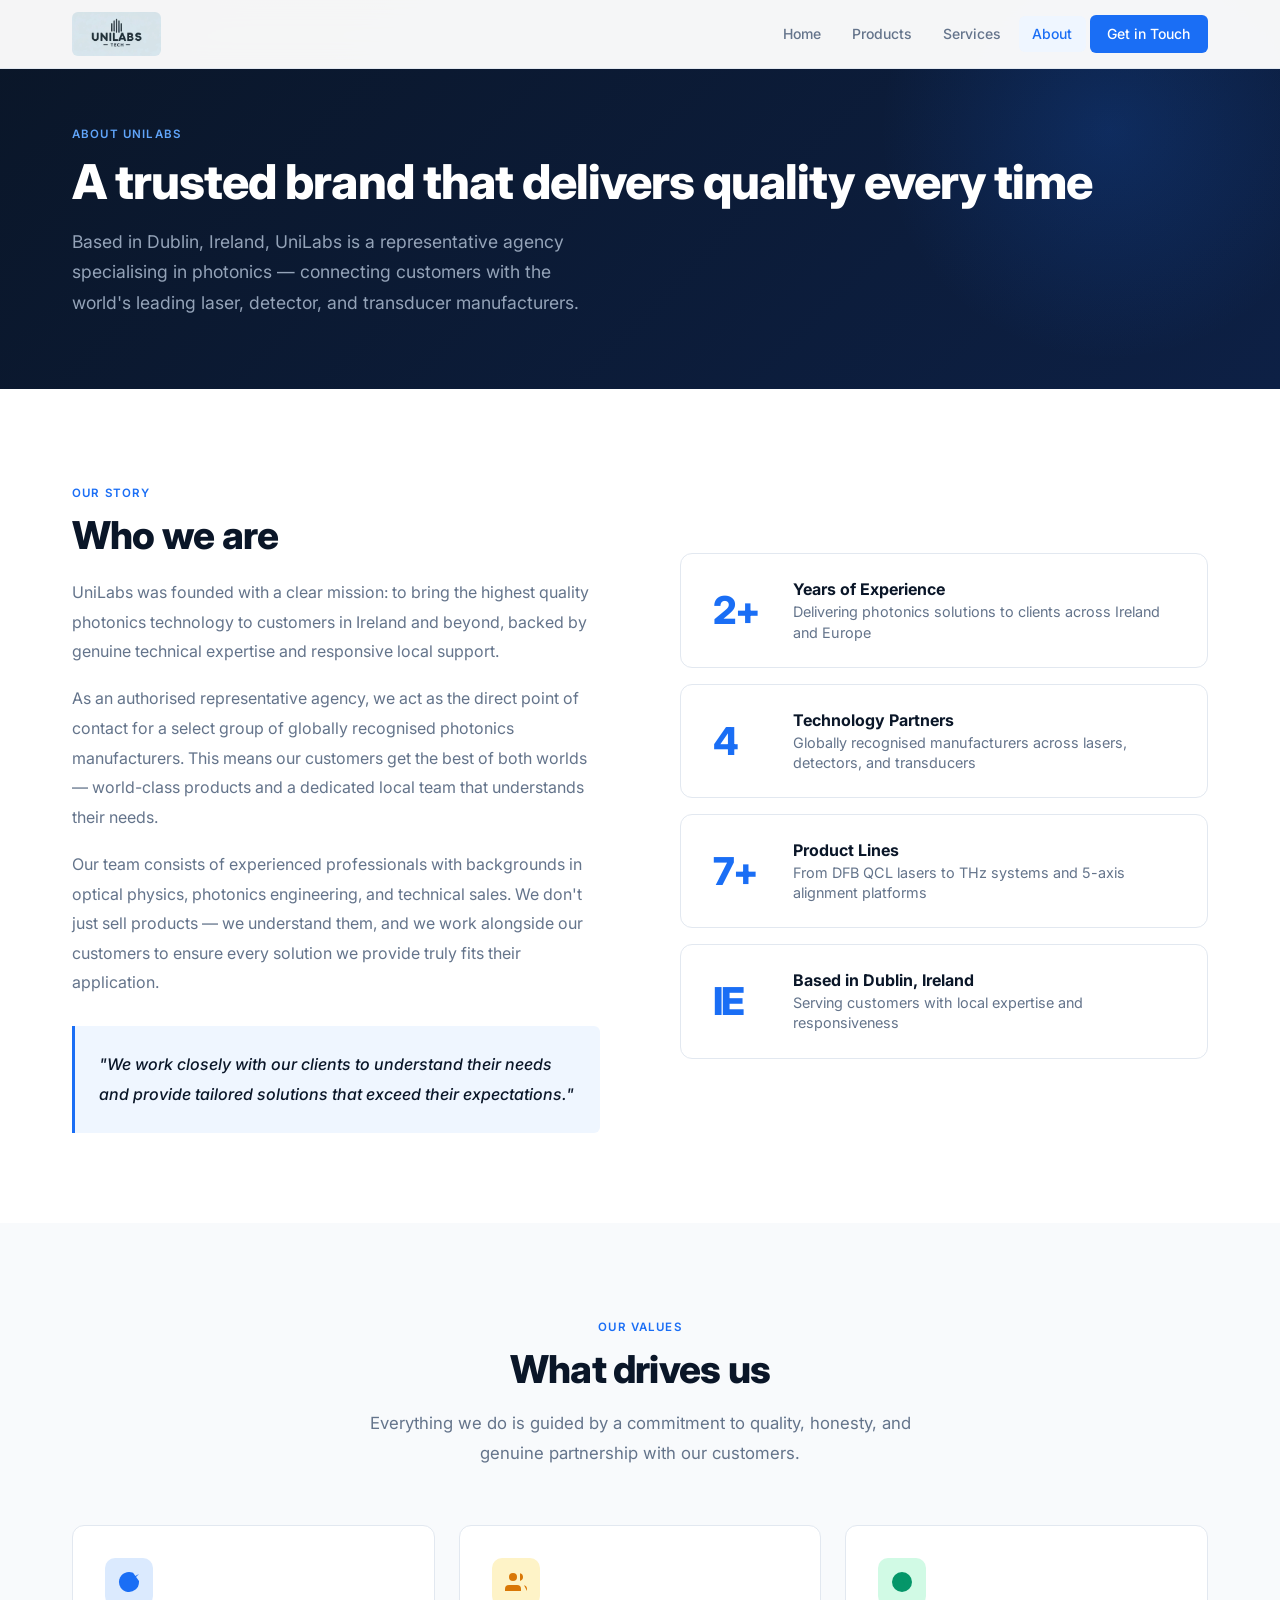
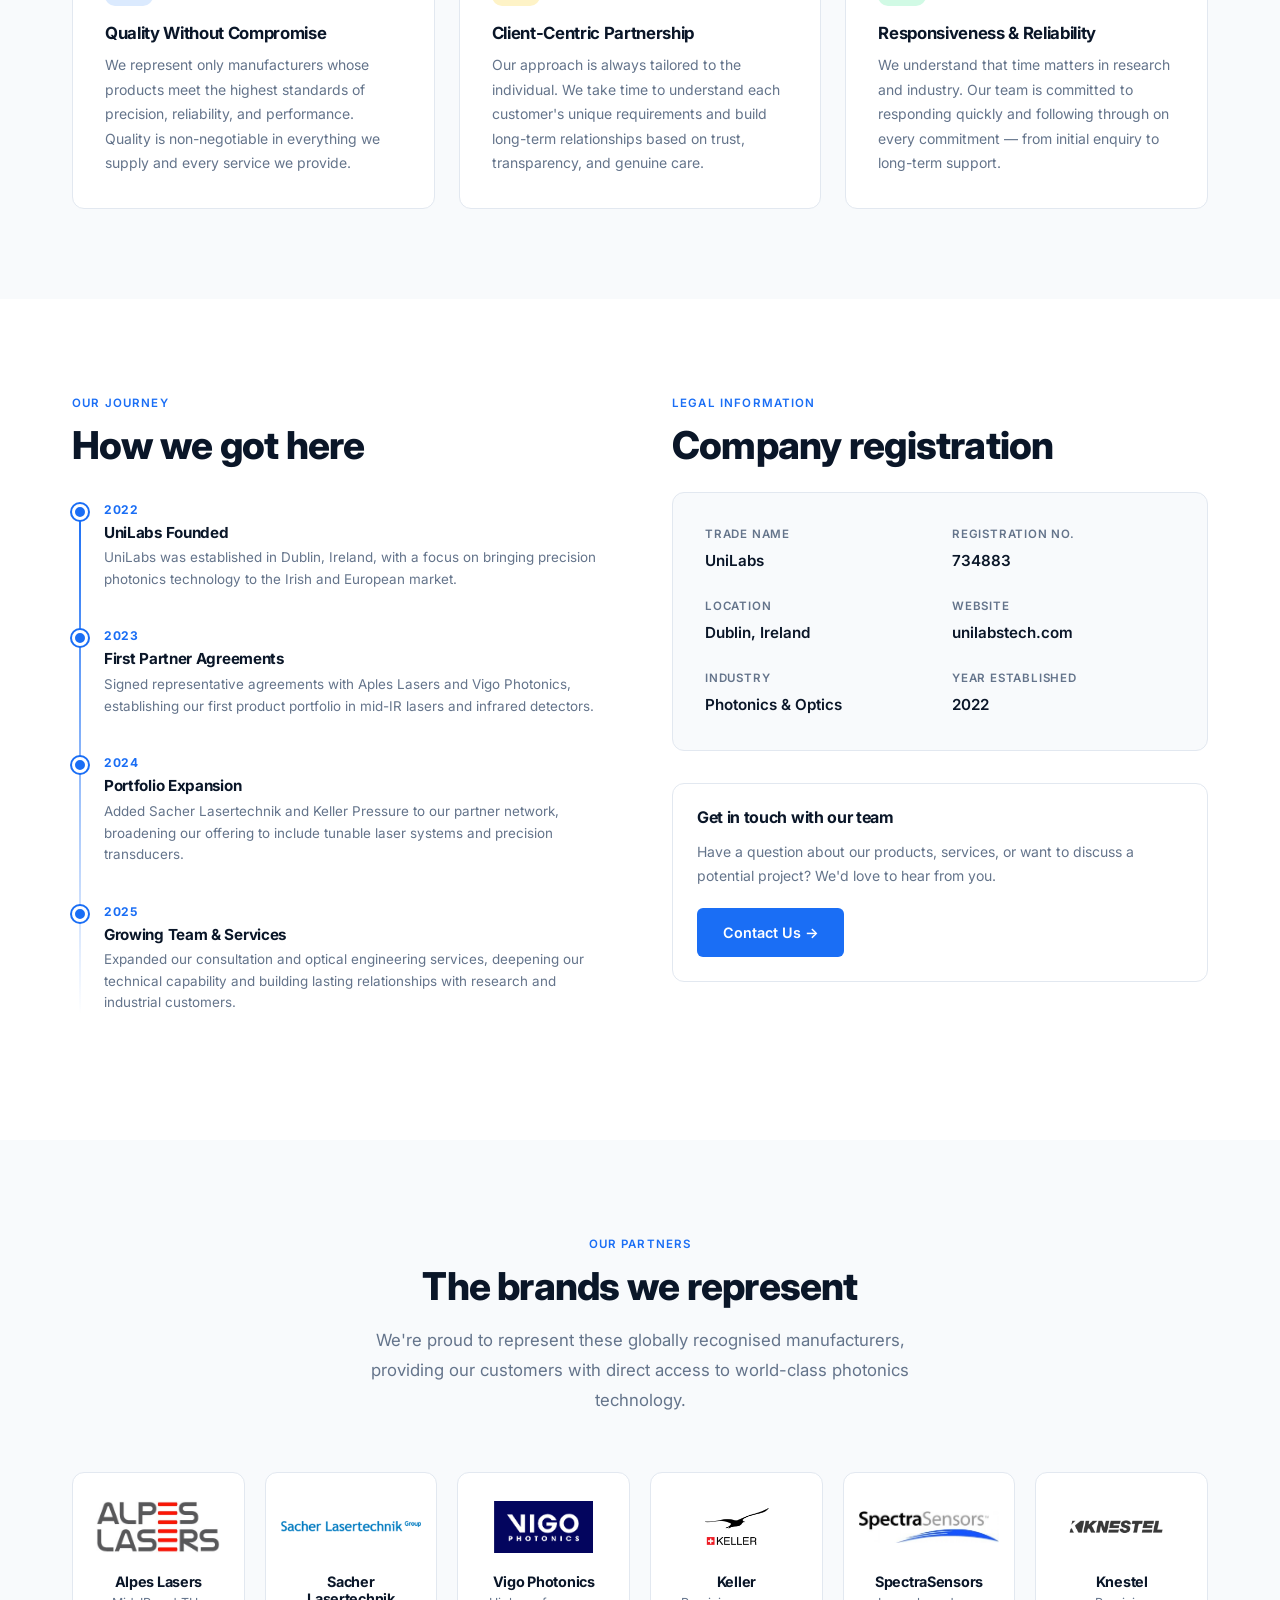
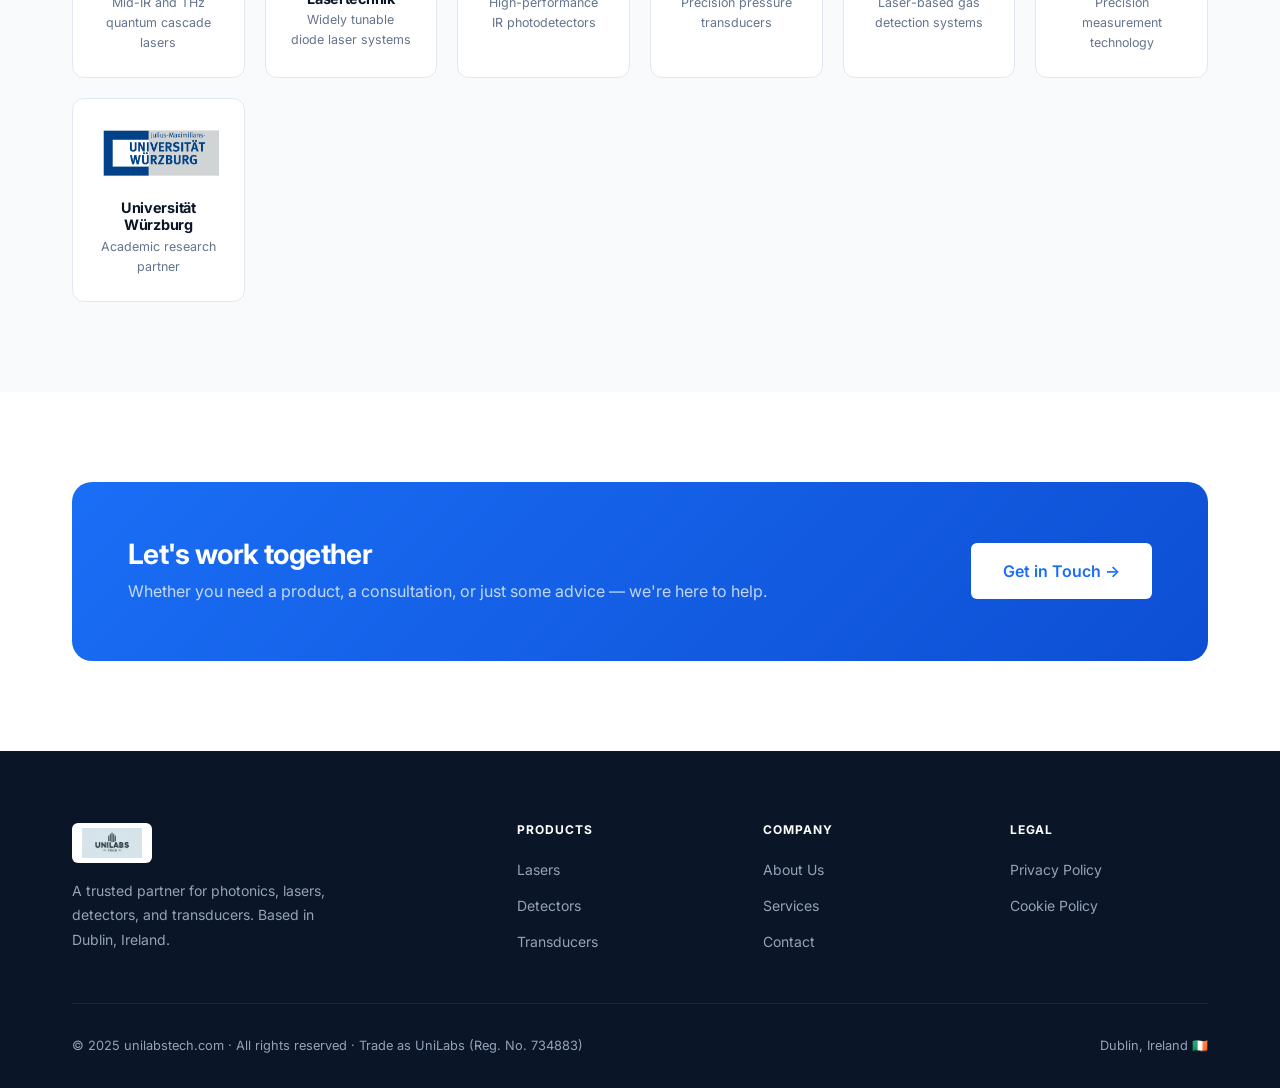
==== about.html @ 1a59e362 "v1.0" ====
<!DOCTYPE html>
<html lang="en">
<head>
  <meta charset="UTF-8" />
  <meta name="viewport" content="width=device-width, initial-scale=1.0" />
  <title>About | UniLabs Tech</title>
  <meta name="description" content="Learn about UniLabs — a Dublin-based photonics company with 2+ years of experience representing leading laser and detector manufacturers." />
  <link rel="preconnect" href="https://fonts.googleapis.com" />
  <link rel="preconnect" href="https://fonts.gstatic.com" crossorigin />
  <link href="https://fonts.googleapis.com/css2?family=Inter:wght@300;400;500;600;700;800&display=swap" rel="stylesheet" />
  <link rel="icon" type="image/x-icon" href="assets/favicon.ico" />
  <link rel="icon" type="image/png" sizes="32x32" href="assets/favicon-32.png" />
  <link rel="icon" type="image/svg+xml" href="assets/favicon.svg" />
  <link rel="apple-touch-icon" href="assets/apple-touch-icon.png" />
  <link rel="stylesheet" href="css/style.css" />
  <style>
    /* ── Story section ── */
    .story-grid {
      display: grid;
      grid-template-columns: 1fr 1fr;
      gap: 5rem;
      align-items: center;
    }
    .story-text h2 { margin-bottom: 1.25rem; }
    .story-text p { font-size: 1rem; color: var(--text-muted); line-height: 1.85; margin-bottom: 1.1rem; }

    .story-visual {
      display: flex;
      flex-direction: column;
      gap: 1rem;
    }
    .stat-box {
      background: white;
      border: 1px solid var(--border);
      border-radius: var(--radius);
      padding: 1.5rem 2rem;
      display: flex;
      align-items: center;
      gap: 1.25rem;
      transition: all var(--transition);
    }
    .stat-box:hover { border-color: var(--accent); box-shadow: var(--shadow); }
    .stat-box-num {
      font-size: 2.4rem;
      font-weight: 800;
      color: var(--accent);
      letter-spacing: -0.04em;
      line-height: 1;
      min-width: 60px;
    }
    .stat-box-label { font-size: 0.9rem; color: var(--text-muted); line-height: 1.4; }
    .stat-box-label strong { display: block; font-size: 1rem; color: var(--primary); margin-bottom: 0.1rem; }

    /* ── Values ── */
    .values-grid {
      display: grid;
      grid-template-columns: repeat(3, 1fr);
      gap: 1.5rem;
    }
    .value-card {
      background: white;
      border: 1px solid var(--border);
      border-radius: var(--radius);
      padding: 2rem;
      transition: all var(--transition);
    }
    .value-card:hover { border-color: var(--accent); box-shadow: 0 6px 28px rgba(26,110,245,0.1); transform: translateY(-2px); }
    .value-card h3 { font-size: 1.05rem; margin: 1.1rem 0 0.6rem; }
    .value-card p { font-size: 0.875rem; color: var(--text-muted); line-height: 1.75; }

    /* ── Timeline ── */
    .timeline { position: relative; padding-left: 2rem; }
    .timeline::before {
      content: '';
      position: absolute;
      left: 7px; top: 6px; bottom: 0;
      width: 2px;
      background: linear-gradient(to bottom, var(--accent), transparent);
    }
    .timeline-item { position: relative; margin-bottom: 2.25rem; }
    .timeline-dot {
      position: absolute;
      left: -2rem; top: 4px;
      width: 16px; height: 16px;
      border-radius: 50%;
      background: var(--accent);
      border: 3px solid white;
      box-shadow: 0 0 0 2px var(--accent);
    }
    .timeline-year {
      font-size: 0.75rem; font-weight: 700;
      color: var(--accent);
      letter-spacing: 0.06em;
      margin-bottom: 0.3rem;
    }
    .timeline-item h4 { font-size: 0.95rem; margin-bottom: 0.35rem; }
    .timeline-item p { font-size: 0.84rem; color: var(--text-muted); line-height: 1.6; }

    /* ── Legal card ── */
    .legal-card {
      background: var(--bg-alt);
      border: 1px solid var(--border);
      border-radius: var(--radius);
      padding: 2rem;
      display: grid;
      grid-template-columns: repeat(auto-fill, minmax(200px, 1fr));
      gap: 1.5rem;
    }
    .legal-item {}
    .legal-item .legal-label { font-size: 0.72rem; font-weight: 600; letter-spacing: 0.07em; text-transform: uppercase; color: var(--text-muted); margin-bottom: 0.35rem; }
    .legal-item .legal-value { font-size: 0.95rem; font-weight: 600; color: var(--primary); }

    /* ── Partners ── */
    .partner-row {
      display: grid;
      grid-template-columns: repeat(auto-fill, minmax(160px, 1fr));
      gap: 1.25rem;
    }
    .partner-mini {
      background: white;
      border: 1px solid var(--border);
      border-radius: var(--radius);
      padding: 1.5rem;
      text-align: center;
      transition: all var(--transition);
    }
    .partner-mini:hover { border-color: var(--accent); box-shadow: var(--shadow); }
    .partner-mini .em { font-size: 1.75rem; display: block; margin-bottom: 0.6rem; }
    .partner-mini h4 { font-size: 0.9rem; margin-bottom: 0.2rem; }
    .partner-mini p { font-size: 0.78rem; color: var(--text-muted); }

    @media (max-width: 960px) {
      .story-grid { grid-template-columns: 1fr; gap: 3rem; }
      .values-grid { grid-template-columns: 1fr; }
      .partner-row { grid-template-columns: repeat(2, 1fr); }
    }
  </style>
</head>
<body>

<!-- NAV -->
<nav class="nav" id="mainNav">
  <div class="nav-inner">
    <a href="index.html" class="logo">
      <img src="assets/logo.jpeg" alt="UniLabs Tech" class="nav-logo-img" />
    </a>
    <ul class="nav-links" id="navLinks">
      <li><a href="index.html">Home</a></li>
      <li><a href="products.html">Products</a></li>
      <li><a href="services.html">Services</a></li>
      <li><a href="about.html">About</a></li>
      <li class="nav-cta"><a href="contact.html">Get in Touch</a></li>
    </ul>
    <button class="hamburger" id="hamburger" aria-label="Toggle menu" aria-expanded="false">
      <span></span><span></span><span></span>
    </button>
  </div>
</nav>

<!-- PAGE HERO -->
<div class="page-hero">
  <div class="container page-hero-inner">
    <span class="label">About UniLabs</span>
    <h1>A trusted brand that delivers quality every time</h1>
    <p>Based in Dublin, Ireland, UniLabs is a representative agency specialising in photonics — connecting customers with the world's leading laser, detector, and transducer manufacturers.</p>
  </div>
</div>

<!-- OUR STORY -->
<section class="section">
  <div class="container">
    <div class="story-grid">
      <div class="story-text" data-reveal>
        <span class="label">Our Story</span>
        <h2 class="section-title">Who we are</h2>
        <p>UniLabs was founded with a clear mission: to bring the highest quality photonics technology to customers in Ireland and beyond, backed by genuine technical expertise and responsive local support.</p>
        <p>As an authorised representative agency, we act as the direct point of contact for a select group of globally recognised photonics manufacturers. This means our customers get the best of both worlds — world-class products and a dedicated local team that understands their needs.</p>
        <p>Our team consists of experienced professionals with backgrounds in optical physics, photonics engineering, and technical sales. We don't just sell products — we understand them, and we work alongside our customers to ensure every solution we provide truly fits their application.</p>
        <div style="margin-top:1.75rem; padding:1.5rem; background:var(--accent-light); border-left:3px solid var(--accent); border-radius:0 var(--radius-sm) var(--radius-sm) 0;">
          <p style="color:var(--primary);font-weight:500;font-style:italic;margin:0">"We work closely with our clients to understand their needs and provide tailored solutions that exceed their expectations."</p>
        </div>
      </div>

      <div class="story-visual" data-reveal>
        <div class="stat-box">
          <div class="stat-box-num">2+</div>
          <div class="stat-box-label">
            <strong>Years of Experience</strong>
            Delivering photonics solutions to clients across Ireland and Europe
          </div>
        </div>
        <div class="stat-box">
          <div class="stat-box-num">4</div>
          <div class="stat-box-label">
            <strong>Technology Partners</strong>
            Globally recognised manufacturers across lasers, detectors, and transducers
          </div>
        </div>
        <div class="stat-box">
          <div class="stat-box-num">7+</div>
          <div class="stat-box-label">
            <strong>Product Lines</strong>
            From DFB QCL lasers to THz systems and 5-axis alignment platforms
          </div>
        </div>
        <div class="stat-box">
          <div class="stat-box-num">IE</div>
          <div class="stat-box-label">
            <strong>Based in Dublin, Ireland</strong>
            Serving customers with local expertise and responsiveness
          </div>
        </div>
      </div>
    </div>
  </div>
</section>

<!-- VALUES -->
<section class="section section-alt">
  <div class="container">
    <div class="section-header" style="text-align:center">
      <span class="label">Our Values</span>
      <h2 class="section-title">What drives us</h2>
      <p class="section-desc" style="margin:0 auto">Everything we do is guided by a commitment to quality, honesty, and genuine partnership with our customers.</p>
    </div>
    <div class="values-grid">
      <div class="value-card" data-reveal>
        <div class="icon-box blue">
          <svg viewBox="0 0 24 24"><path d="M22 11.08V12a10 10 0 11-5.93-9.14"/><path d="M22 4L12 14.01l-3-3"/></svg>
        </div>
        <h3>Quality Without Compromise</h3>
        <p>We represent only manufacturers whose products meet the highest standards of precision, reliability, and performance. Quality is non-negotiable in everything we supply and every service we provide.</p>
      </div>
      <div class="value-card" data-reveal>
        <div class="icon-box amber">
          <svg viewBox="0 0 24 24"><path d="M17 21v-2a4 4 0 00-4-4H5a4 4 0 00-4 4v2"/><circle cx="9" cy="7" r="4"/><path d="M23 21v-2a4 4 0 00-3-3.87M16 3.13a4 4 0 010 7.75"/></svg>
        </div>
        <h3>Client-Centric Partnership</h3>
        <p>Our approach is always tailored to the individual. We take time to understand each customer's unique requirements and build long-term relationships based on trust, transparency, and genuine care.</p>
      </div>
      <div class="value-card" data-reveal>
        <div class="icon-box green">
          <svg viewBox="0 0 24 24"><circle cx="12" cy="12" r="10"/><path d="M12 8v4l3 3"/></svg>
        </div>
        <h3>Responsiveness & Reliability</h3>
        <p>We understand that time matters in research and industry. Our team is committed to responding quickly and following through on every commitment — from initial enquiry to long-term support.</p>
      </div>
    </div>
  </div>
</section>

<!-- MILESTONES -->
<section class="section">
  <div class="container">
    <div style="display:grid;grid-template-columns:1fr 1fr;gap:4rem;align-items:start;">
      <div>
        <span class="label">Our Journey</span>
        <h2 class="section-title" style="margin-bottom:2rem">How we got here</h2>
        <div class="timeline">
          <div class="timeline-item" data-reveal>
            <div class="timeline-dot"></div>
            <div class="timeline-year">2022</div>
            <h4>UniLabs Founded</h4>
            <p>UniLabs was established in Dublin, Ireland, with a focus on bringing precision photonics technology to the Irish and European market.</p>
          </div>
          <div class="timeline-item" data-reveal>
            <div class="timeline-dot"></div>
            <div class="timeline-year">2023</div>
            <h4>First Partner Agreements</h4>
            <p>Signed representative agreements with Aples Lasers and Vigo Photonics, establishing our first product portfolio in mid-IR lasers and infrared detectors.</p>
          </div>
          <div class="timeline-item" data-reveal>
            <div class="timeline-dot"></div>
            <div class="timeline-year">2024</div>
            <h4>Portfolio Expansion</h4>
            <p>Added Sacher Lasertechnik and Keller Pressure to our partner network, broadening our offering to include tunable laser systems and precision transducers.</p>
          </div>
          <div class="timeline-item" data-reveal>
            <div class="timeline-dot"></div>
            <div class="timeline-year">2025</div>
            <h4>Growing Team & Services</h4>
            <p>Expanded our consultation and optical engineering services, deepening our technical capability and building lasting relationships with research and industrial customers.</p>
          </div>
        </div>
      </div>

      <div data-reveal>
        <span class="label">Legal Information</span>
        <h2 class="section-title" style="margin-bottom:1.5rem">Company registration</h2>
        <div class="legal-card">
          <div class="legal-item">
            <div class="legal-label">Trade Name</div>
            <div class="legal-value">UniLabs</div>
          </div>
          <div class="legal-item">
            <div class="legal-label">Registration No.</div>
            <div class="legal-value">734883</div>
          </div>
          <div class="legal-item">
            <div class="legal-label">Location</div>
            <div class="legal-value">Dublin, Ireland</div>
          </div>
          <div class="legal-item">
            <div class="legal-label">Website</div>
            <div class="legal-value">unilabstech.com</div>
          </div>
          <div class="legal-item">
            <div class="legal-label">Industry</div>
            <div class="legal-value">Photonics & Optics</div>
          </div>
          <div class="legal-item">
            <div class="legal-label">Year Established</div>
            <div class="legal-value">2022</div>
          </div>
        </div>

        <div style="margin-top:2rem;padding:1.5rem;border:1px solid var(--border);border-radius:var(--radius);">
          <h4 style="margin-bottom:0.85rem;font-size:1rem;">Get in touch with our team</h4>
          <p style="font-size:0.875rem;color:var(--text-muted);line-height:1.7;margin-bottom:1.25rem">Have a question about our products, services, or want to discuss a potential project? We'd love to hear from you.</p>
          <a href="contact.html" class="btn btn-primary">Contact Us →</a>
        </div>
      </div>
    </div>
  </div>
</section>

<!-- PARTNERS -->
<section class="section section-alt">
  <div class="container">
    <div class="section-header" style="text-align:center">
      <span class="label">Our Partners</span>
      <h2 class="section-title">The brands we represent</h2>
      <p class="section-desc" style="margin:0 auto">We're proud to represent these globally recognised manufacturers, providing our customers with direct access to world-class photonics technology.</p>
    </div>
    <div class="partner-row">
      <div class="partner-mini" data-reveal>
        <div class="partner-logo-wrap">
          <img src="assets/partner2.jpeg" alt="Alpes Lasers" class="partner-logo-img" />
        </div>
        <h4>Alpes Lasers</h4>
        <p>Mid-IR and THz quantum cascade lasers</p>
      </div>
      <div class="partner-mini" data-reveal>
        <div class="partner-logo-wrap">
          <img src="assets/partner3.png" alt="Sacher Lasertechnik" class="partner-logo-img" />
        </div>
        <h4>Sacher Lasertechnik</h4>
        <p>Widely tunable diode laser systems</p>
      </div>
      <div class="partner-mini" data-reveal>
        <div class="partner-logo-wrap">
          <img src="assets/parterlogo.png" alt="Vigo Photonics" class="partner-logo-img" />
        </div>
        <h4>Vigo Photonics</h4>
        <p>High-performance IR photodetectors</p>
      </div>
      <div class="partner-mini" data-reveal>
        <div class="partner-logo-wrap">
          <img src="assets/keller.png" alt="Keller" class="partner-logo-img" />
        </div>
        <h4>Keller</h4>
        <p>Precision pressure transducers</p>
      </div>
      <div class="partner-mini" data-reveal>
        <div class="partner-logo-wrap">
          <img src="assets/partner1.png" alt="SpectraSensors" class="partner-logo-img" />
        </div>
        <h4>SpectraSensors</h4>
        <p>Laser-based gas detection systems</p>
      </div>
      <div class="partner-mini" data-reveal>
        <div class="partner-logo-wrap">
          <img src="assets/partner3-4.png" alt="Knestel" class="partner-logo-img" />
        </div>
        <h4>Knestel</h4>
        <p>Precision measurement technology</p>
      </div>
      <div class="partner-mini" data-reveal>
        <div class="partner-logo-wrap">
          <img src="assets/partner2-5.png" alt="Universität Würzburg" class="partner-logo-img" />
        </div>
        <h4>Universität Würzburg</h4>
        <p>Academic research partner</p>
      </div>
    </div>
  </div>
</section>

<!-- CTA -->
<section class="section">
  <div class="container">
    <div style="background:linear-gradient(135deg,var(--accent),#0d4fd4);border-radius:var(--radius-lg);padding:3.5rem;display:flex;align-items:center;justify-content:space-between;gap:2rem;flex-wrap:wrap;">
      <div>
        <h2 style="color:white;font-size:1.75rem;margin-bottom:0.5rem;">Let's work together</h2>
        <p style="color:rgba(255,255,255,0.75)">Whether you need a product, a consultation, or just some advice — we're here to help.</p>
      </div>
      <a href="contact.html" class="btn btn-lg" style="background:white;color:var(--accent);">Get in Touch →</a>
    </div>
  </div>
</section>

<!-- FOOTER -->
<footer class="footer">
  <div class="container">
    <div class="footer-grid">
      <div class="footer-brand">
        <a href="index.html" class="logo">
          <img src="assets/logo.jpeg" alt="UniLabs Tech" class="footer-logo-img" />
        </a>
        <p>A trusted partner for photonics, lasers, detectors, and transducers. Based in Dublin, Ireland.</p>
      </div>
      <div class="footer-col">
        <h5>Products</h5>
        <ul>
          <li><a href="products.html#lasers">Lasers</a></li>
          <li><a href="products.html#detectors">Detectors</a></li>
          <li><a href="products.html#transducers">Transducers</a></li>
        </ul>
      </div>
      <div class="footer-col">
        <h5>Company</h5>
        <ul>
          <li><a href="about.html">About Us</a></li>
          <li><a href="services.html">Services</a></li>
          <li><a href="contact.html">Contact</a></li>
        </ul>
      </div>
      <div class="footer-col">
        <h5>Legal</h5>
        <ul>
          <li><a href="#">Privacy Policy</a></li>
          <li><a href="#">Cookie Policy</a></li>
        </ul>
      </div>
    </div>
    <div class="footer-bottom">
      <span>© 2025 unilabstech.com · All rights reserved · Trade as UniLabs (Reg. No. 734883)</span>
      <span>Dublin, Ireland 🇮🇪</span>
    </div>
  </div>
</footer>

<script src="js/main.js"></script>
</body>
</html>
---- css/style.css ----
/* ─────────────────────────────────────
   UniLabs Tech — Global Stylesheet
   ───────────────────────────────────── */

*, *::before, *::after {
  box-sizing: border-box;
  margin: 0;
  padding: 0;
}

:root {
  --primary:       #0a1628;
  --primary-light: #0d2045;
  --accent:        #1a6ef5;
  --accent-hover:  #1557d6;
  --accent-light:  #eff6ff;
  --cyan:          #06b6d4;
  --text:          #1a1a2e;
  --text-muted:    #64748b;
  --bg:            #ffffff;
  --bg-alt:        #f8fafc;
  --border:        #e2e8f0;
  --radius-sm:     6px;
  --radius:        12px;
  --radius-lg:     20px;
  --shadow-sm:     0 1px 4px rgba(0,0,0,0.06);
  --shadow:        0 4px 20px rgba(0,0,0,0.08);
  --shadow-lg:     0 12px 40px rgba(0,0,0,0.12);
  --transition:    0.22s ease;
}

html { scroll-behavior: smooth; }

body {
  font-family: 'Inter', -apple-system, BlinkMacSystemFont, 'Segoe UI', sans-serif;
  color: var(--text);
  background: var(--bg);
  line-height: 1.6;
  -webkit-font-smoothing: antialiased;
}

img { max-width: 100%; display: block; }
a { text-decoration: none; color: inherit; }
button { font-family: inherit; cursor: pointer; }
input, textarea, select { font-family: inherit; }

/* ─── TYPOGRAPHY ─── */
h1, h2, h3, h4, h5 {
  line-height: 1.2;
  letter-spacing: -0.02em;
  font-weight: 700;
  color: var(--primary);
}

/* ─── UTILITIES ─── */
.container {
  max-width: 1200px;
  margin: 0 auto;
  padding: 0 2rem;
}

.section { padding: 90px 0; }
.section-alt { background: var(--bg-alt); }

.label {
  display: inline-block;
  font-size: 0.72rem;
  font-weight: 600;
  letter-spacing: 0.1em;
  text-transform: uppercase;
  color: var(--accent);
  margin-bottom: 0.6rem;
}

.section-title {
  font-size: clamp(1.8rem, 3vw, 2.5rem);
  font-weight: 800;
  margin-bottom: 1rem;
}

.section-desc {
  font-size: 1.05rem;
  color: var(--text-muted);
  max-width: 560px;
  line-height: 1.8;
}

.section-header { margin-bottom: 3.5rem; }

/* ─── BUTTONS ─── */
.btn {
  display: inline-flex;
  align-items: center;
  gap: 8px;
  padding: 0.8rem 1.6rem;
  border-radius: var(--radius-sm);
  font-size: 0.9rem;
  font-weight: 600;
  border: none;
  transition: all var(--transition);
  white-space: nowrap;
}

.btn-primary {
  background: var(--accent);
  color: white;
}
.btn-primary:hover {
  background: var(--accent-hover);
  transform: translateY(-1px);
  box-shadow: 0 6px 20px rgba(26,110,245,0.3);
}

.btn-outline {
  background: transparent;
  color: var(--accent);
  border: 2px solid var(--accent);
}
.btn-outline:hover {
  background: var(--accent);
  color: white;
}

.btn-ghost {
  background: rgba(255,255,255,0.08);
  color: white;
  border: 1px solid rgba(255,255,255,0.15);
}
.btn-ghost:hover { background: rgba(255,255,255,0.15); }

.btn-lg { padding: 0.95rem 2rem; font-size: 1rem; }
.btn-sm { padding: 0.5rem 1rem; font-size: 0.82rem; }

/* ─── NAV ─── */
.nav {
  position: fixed;
  top: 0; left: 0; right: 0;
  z-index: 200;
  background: rgba(255,255,255,0.96);
  backdrop-filter: blur(14px);
  -webkit-backdrop-filter: blur(14px);
  border-bottom: 1px solid var(--border);
  transition: box-shadow var(--transition);
}

.nav.scrolled { box-shadow: var(--shadow); }

.nav-inner {
  max-width: 1200px;
  margin: 0 auto;
  padding: 0 2rem;
  display: flex;
  align-items: center;
  justify-content: space-between;
  height: 68px;
}

.logo {
  display: flex;
  align-items: center;
  gap: 10px;
}

.logo-mark {
  width: 36px; height: 36px;
  background: linear-gradient(135deg, var(--accent), var(--cyan));
  border-radius: 8px;
  display: flex;
  align-items: center;
  justify-content: center;
  flex-shrink: 0;
}

.logo-mark svg { width: 20px; height: 20px; fill: white; }

.logo-name {
  font-size: 1.2rem;
  font-weight: 800;
  color: var(--primary);
  letter-spacing: -0.03em;
}
.logo-name span { color: var(--accent); }

.nav-links {
  display: flex;
  align-items: center;
  gap: 0.25rem;
  list-style: none;
}

.nav-links a {
  display: block;
  padding: 0.45rem 0.85rem;
  font-size: 0.875rem;
  font-weight: 500;
  color: var(--text-muted);
  border-radius: var(--radius-sm);
  transition: all var(--transition);
}

.nav-links a:hover,
.nav-links a.active {
  color: var(--accent);
  background: var(--accent-light);
}

.nav-links .nav-cta a {
  background: var(--accent);
  color: white;
  padding: 0.5rem 1.1rem;
}
.nav-links .nav-cta a:hover {
  background: var(--accent-hover);
}

.hamburger {
  display: none;
  flex-direction: column;
  justify-content: center;
  gap: 5px;
  width: 32px; height: 32px;
  background: none;
  border: none;
  padding: 4px;
}
.hamburger span {
  display: block;
  width: 100%; height: 2px;
  background: var(--primary);
  border-radius: 2px;
  transition: all 0.3s;
}
.hamburger.open span:nth-child(1) { transform: translateY(7px) rotate(45deg); }
.hamburger.open span:nth-child(2) { opacity: 0; }
.hamburger.open span:nth-child(3) { transform: translateY(-7px) rotate(-45deg); }

/* ─── PAGE HERO (inner pages) ─── */
.page-hero {
  background: linear-gradient(135deg, var(--primary) 0%, var(--primary-light) 100%);
  padding: 120px 0 70px;
  position: relative;
  overflow: hidden;
}

.page-hero::before {
  content: '';
  position: absolute;
  width: 500px; height: 500px;
  background: radial-gradient(circle, rgba(26,110,245,0.18) 0%, transparent 65%);
  top: -120px; right: -80px;
  border-radius: 50%;
}

.page-hero-inner {
  position: relative;
  z-index: 1;
}

.page-hero .label { color: #60a5fa; }

.page-hero h1 {
  font-size: clamp(2rem, 4vw, 3rem);
  font-weight: 800;
  color: white;
  margin-bottom: 1rem;
}

.page-hero p {
  font-size: 1.1rem;
  color: #94a3b8;
  max-width: 540px;
  line-height: 1.75;
}

/* ─── CARDS ─── */
.card {
  background: white;
  border: 1px solid var(--border);
  border-radius: var(--radius);
  padding: 1.75rem;
  transition: all var(--transition);
}

.card:hover {
  border-color: var(--accent);
  box-shadow: 0 6px 28px rgba(26,110,245,0.1);
  transform: translateY(-2px);
}

/* ─── ICON BOX ─── */
.icon-box {
  width: 48px; height: 48px;
  border-radius: 10px;
  display: flex;
  align-items: center;
  justify-content: center;
  flex-shrink: 0;
}
.icon-box svg { width: 24px; height: 24px; }
.icon-box.blue  { background: #dbeafe; } .icon-box.blue svg  { fill: var(--accent); }
.icon-box.amber { background: #fef3c7; } .icon-box.amber svg { fill: #d97706; }
.icon-box.green { background: #d1fae5; } .icon-box.green svg { fill: #059669; }
.icon-box.purple{ background: #ede9fe; } .icon-box.purple svg{ fill: #7c3aed; }
.icon-box.cyan  { background: #cffafe; } .icon-box.cyan svg  { fill: #0891b2; }
.icon-box.grad  { background: linear-gradient(135deg, var(--accent), var(--cyan)); }
.icon-box.grad svg { fill: white; }

/* ─── BADGE ─── */
.badge {
  display: inline-flex;
  align-items: center;
  gap: 6px;
  font-size: 0.72rem;
  font-weight: 600;
  letter-spacing: 0.05em;
  text-transform: uppercase;
  padding: 0.3rem 0.75rem;
  border-radius: 20px;
}

.badge-blue   { background: #dbeafe; color: var(--accent); }
.badge-amber  { background: #fef3c7; color: #b45309; }
.badge-green  { background: #d1fae5; color: #065f46; }
.badge-purple { background: #ede9fe; color: #5b21b6; }

/* ─── DIVIDER ─── */
.divider {
  border: none;
  border-top: 1px solid var(--border);
  margin: 2rem 0;
}

/* ─── FOOTER ─── */
.footer {
  background: var(--primary);
  color: #94a3b8;
  padding: 4.5rem 0 2rem;
}

.footer-grid {
  display: grid;
  grid-template-columns: 2fr 1fr 1fr 1fr;
  gap: 3rem;
  padding-bottom: 3rem;
  border-bottom: 1px solid rgba(255,255,255,0.07);
}

.footer-brand .logo-name { color: white; }

.footer-brand p {
  font-size: 0.875rem;
  line-height: 1.75;
  margin-top: 1rem;
  max-width: 260px;
}

.footer-col h5 {
  font-size: 0.75rem;
  font-weight: 700;
  letter-spacing: 0.08em;
  text-transform: uppercase;
  color: white;
  margin-bottom: 1.25rem;
}

.footer-col ul { list-style: none; display: flex; flex-direction: column; gap: 0.65rem; }

.footer-col ul a {
  font-size: 0.875rem;
  color: #94a3b8;
  transition: color var(--transition);
}
.footer-col ul a:hover { color: white; }

.footer-bottom {
  display: flex;
  align-items: center;
  justify-content: space-between;
  padding-top: 2rem;
  font-size: 0.8rem;
  gap: 1rem;
}

/* ─── FORM ─── */
.form-group {
  display: flex;
  flex-direction: column;
  gap: 0.4rem;
  margin-bottom: 1.1rem;
}

.form-group label {
  font-size: 0.84rem;
  font-weight: 600;
  color: var(--primary);
}

.form-control {
  padding: 0.72rem 1rem;
  border: 1px solid var(--border);
  border-radius: var(--radius-sm);
  font-size: 0.9rem;
  color: var(--text);
  background: white;
  outline: none;
  transition: border-color var(--transition), box-shadow var(--transition);
  width: 100%;
  resize: vertical;
}

.form-control:focus {
  border-color: var(--accent);
  box-shadow: 0 0 0 3px rgba(26,110,245,0.1);
}

.form-row { display: grid; grid-template-columns: 1fr 1fr; gap: 1rem; }

.checkbox-wrap {
  display: flex;
  align-items: flex-start;
  gap: 0.6rem;
  margin-bottom: 1.5rem;
}
.checkbox-wrap input[type="checkbox"] {
  width: 15px; height: 15px;
  margin-top: 2px;
  accent-color: var(--accent);
  flex-shrink: 0;
}
.checkbox-wrap label { font-size: 0.82rem; color: var(--text-muted); line-height: 1.5; }

/* ─── ANIMATIONS ─── */
@keyframes fadeUp {
  from { opacity: 0; transform: translateY(20px); }
  to   { opacity: 1; transform: translateY(0); }
}

@keyframes pulse-dot {
  0%, 100% { opacity: 1; }
  50% { opacity: 0.3; }
}

.animate-up { animation: fadeUp 0.5s ease forwards; }

/* ─── LOGO IMAGE ─── */
.nav-logo-img {
  height: 44px;
  width: auto;
  object-fit: contain;
  border-radius: 6px;
  display: block;
}

.footer-logo-img {
  height: 40px;
  width: auto;
  object-fit: contain;
  border-radius: 6px;
  background: white;
  padding: 5px 10px;
  display: block;
}

/* ─── PARTNER LOGO ─── */
.partner-logo-wrap {
  height: 60px;
  display: flex;
  align-items: center;
  justify-content: center;
  margin-bottom: 1rem;
}

.partner-logo-img {
  max-height: 52px;
  max-width: 140px;
  width: auto;
  object-fit: contain;
}

/* ─── RESPONSIVE ─── */
@media (max-width: 960px) {
  .footer-grid { grid-template-columns: 1fr 1fr; }
}

@media (max-width: 700px) {
  .section { padding: 60px 0; }
  .container { padding: 0 1.25rem; }
  .nav-links { display: none; }
  .hamburger { display: flex; }

  .nav-links.mobile-open {
    display: flex;
    flex-direction: column;
    position: fixed;
    top: 68px; left: 0; right: 0;
    background: white;
    padding: 1rem 1.25rem 1.5rem;
    border-bottom: 1px solid var(--border);
    box-shadow: var(--shadow-lg);
    gap: 0.25rem;
    z-index: 199;
  }

  .nav-links.mobile-open li { width: 100%; }
  .nav-links.mobile-open a { display: block; padding: 0.65rem 0.85rem; }
  .nav-links .nav-cta a { text-align: center; justify-content: center; }

  .footer-grid { grid-template-columns: 1fr; gap: 2rem; }
  .footer-bottom { flex-direction: column; text-align: center; }
  .form-row { grid-template-columns: 1fr; }

  .page-hero { padding: 100px 0 50px; }
}
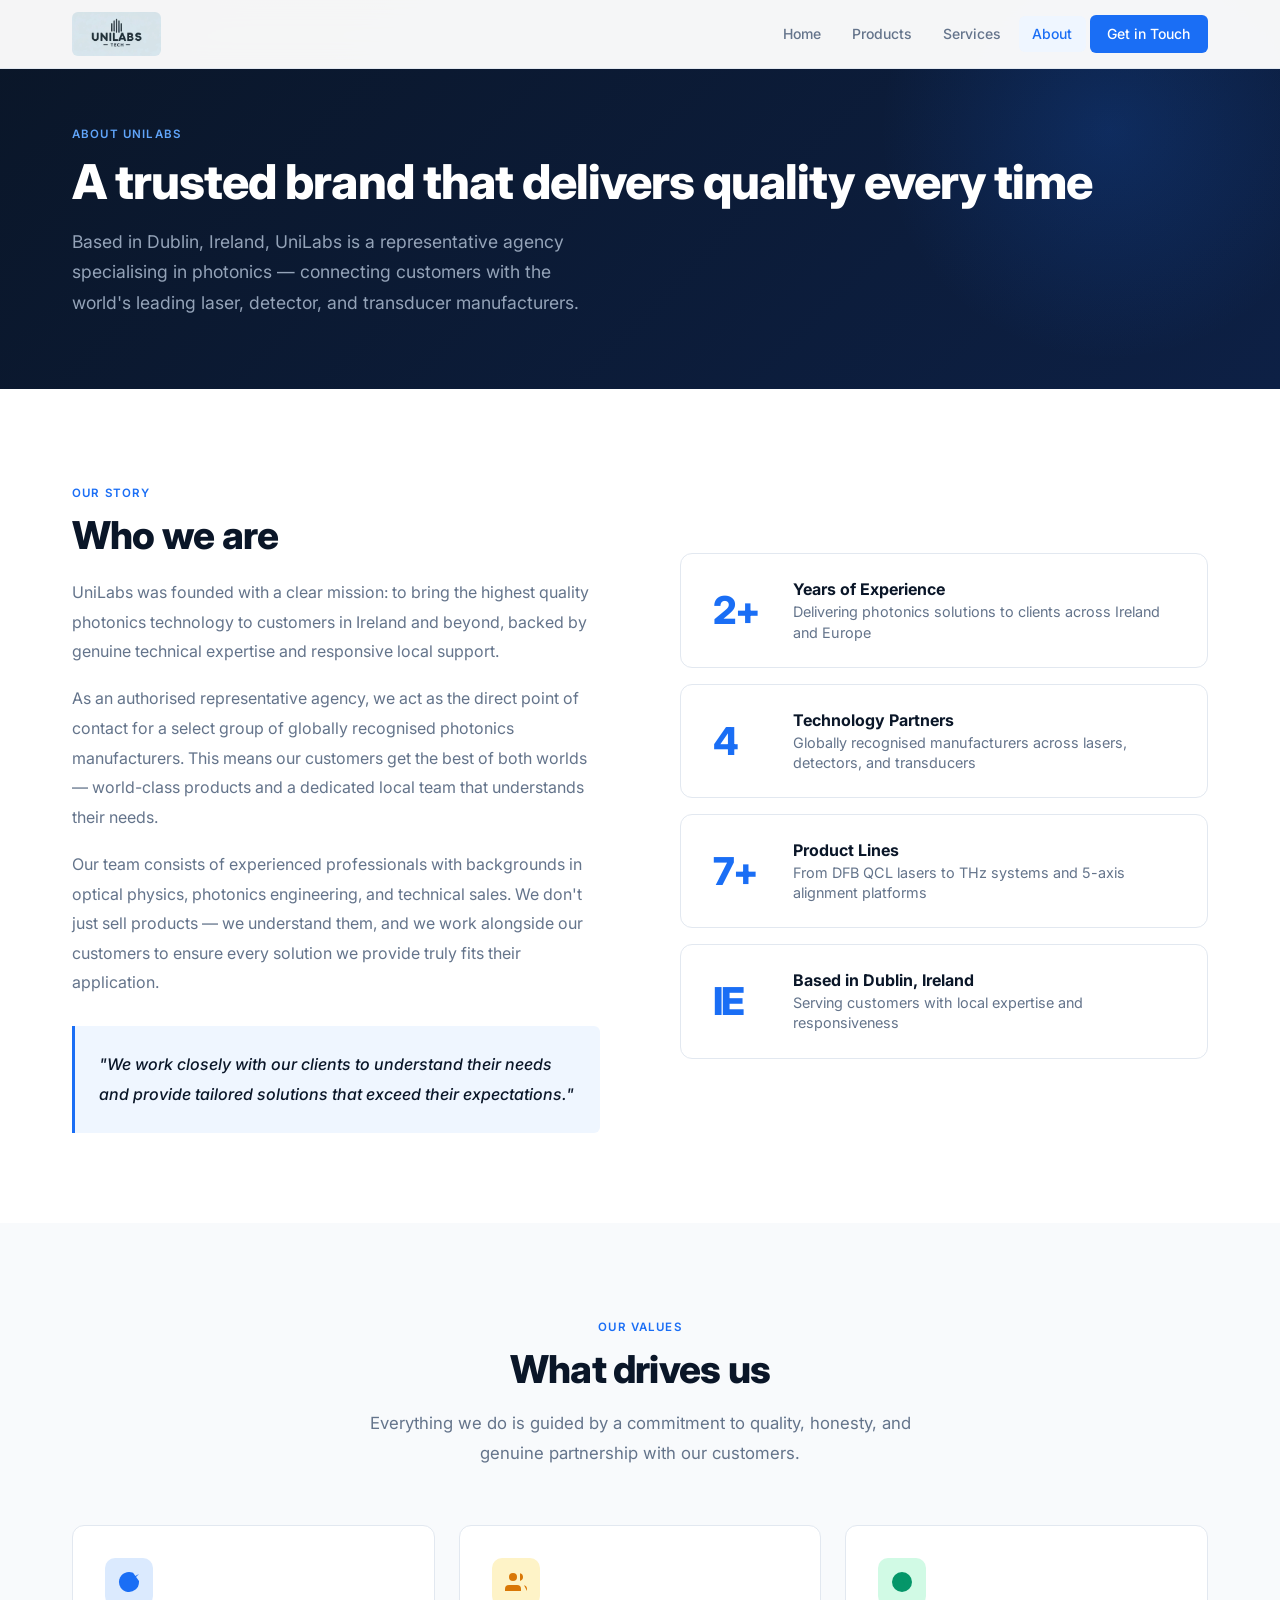
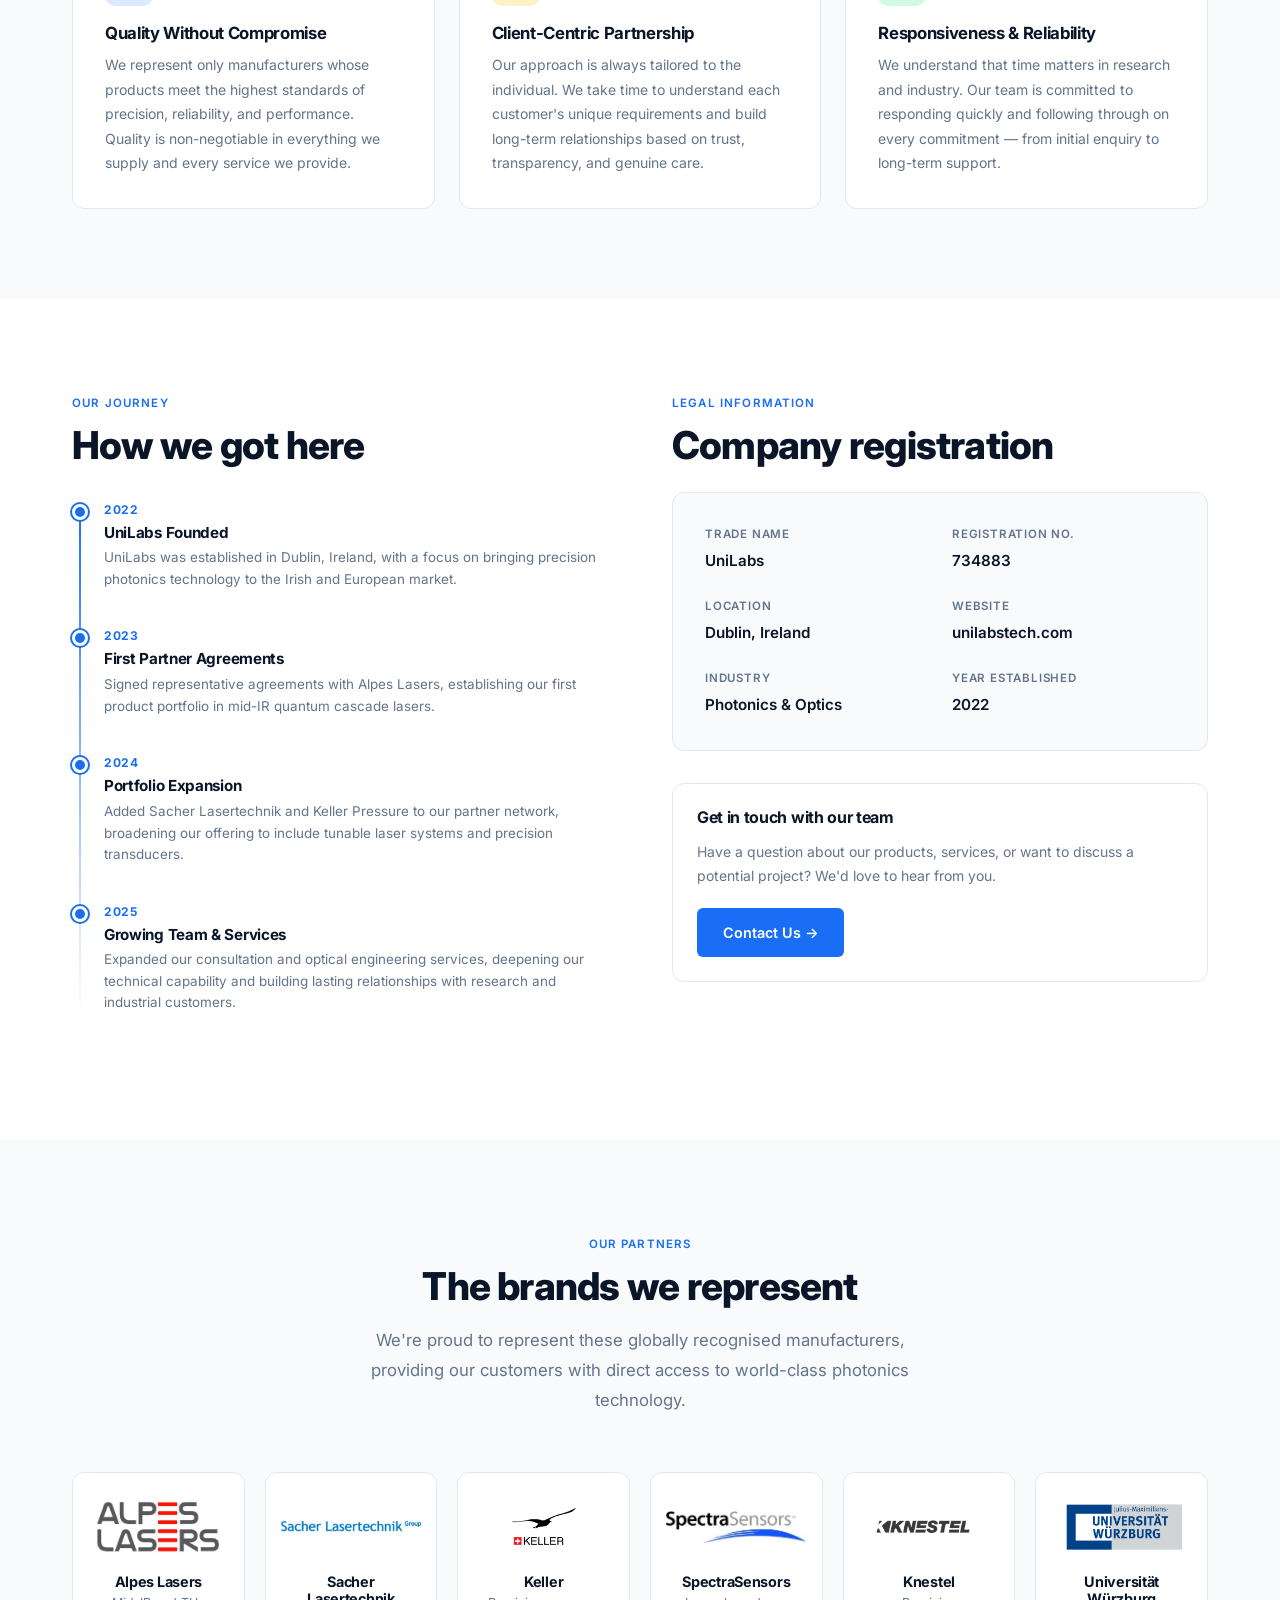
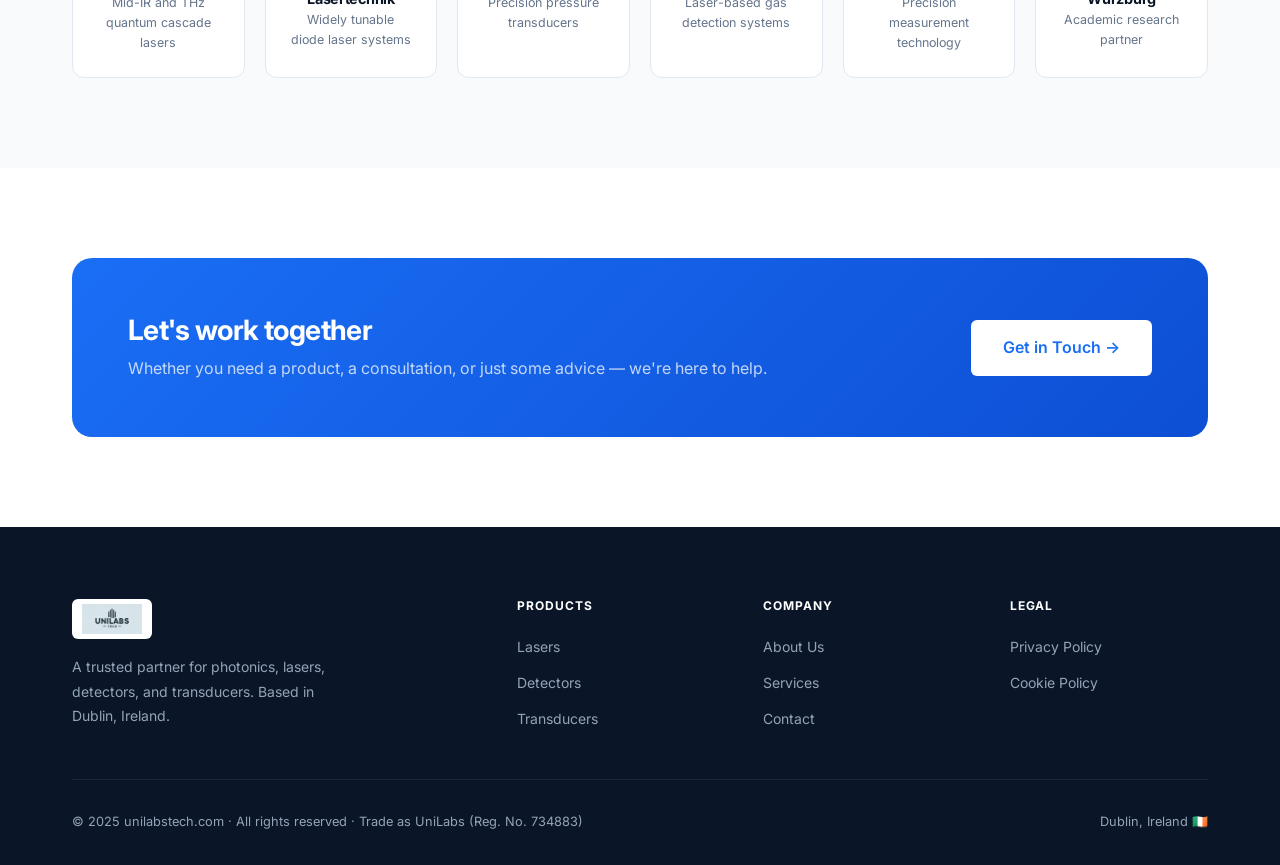
==== commit 63b9bd2c: "v2.1" ====
--- a/about.html
+++ b/about.html
@@ -267,7 +267,7 @@
             <div class="timeline-dot"></div>
             <div class="timeline-year">2023</div>
             <h4>First Partner Agreements</h4>
-            <p>Signed representative agreements with Aples Lasers and Vigo Photonics, establishing our first product portfolio in mid-IR lasers and infrared detectors.</p>
+            <p>Signed representative agreements with Alpes Lasers, establishing our first product portfolio in mid-IR quantum cascade lasers.</p>
           </div>
           <div class="timeline-item" data-reveal>
             <div class="timeline-dot"></div>
@@ -346,13 +346,6 @@
         </div>
         <h4>Sacher Lasertechnik</h4>
         <p>Widely tunable diode laser systems</p>
-      </div>
-      <div class="partner-mini" data-reveal>
-        <div class="partner-logo-wrap">
-          <img src="assets/parterlogo.png" alt="Vigo Photonics" class="partner-logo-img" />
-        </div>
-        <h4>Vigo Photonics</h4>
-        <p>High-performance IR photodetectors</p>
       </div>
       <div class="partner-mini" data-reveal>
         <div class="partner-logo-wrap">
